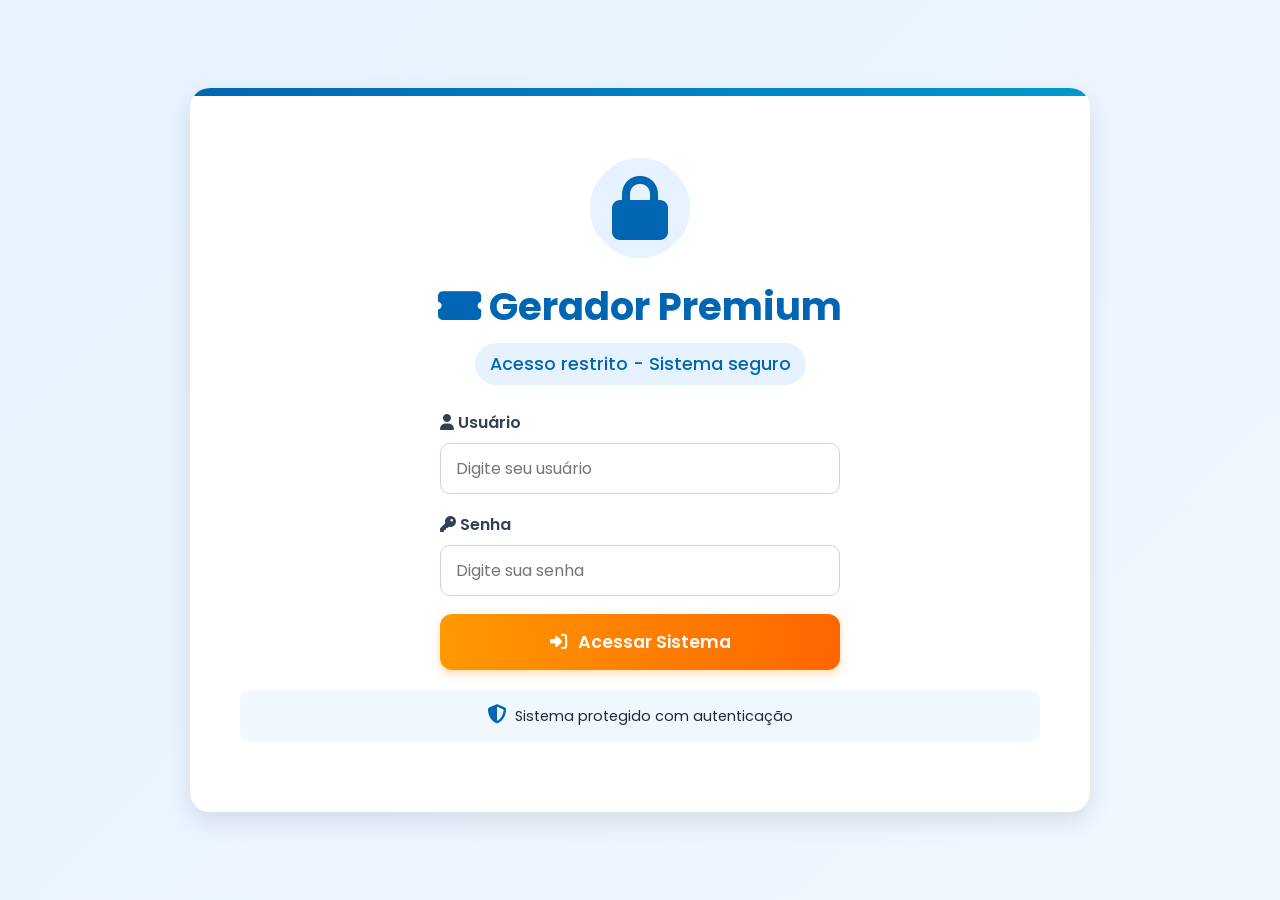
==== deepseek_html_20250623_4fee57.html @ 865d2723 "Add files via upload" ====
<!DOCTYPE html>
<html lang="pt-br">
<head>
    <meta charset="UTF-8">
    <meta name="viewport" content="width=device-width, initial-scale=1.0">
    <title>Gerador Premium de Loteria - Sistema Seguro</title>
    <link href="https://fonts.googleapis.com/css2?family=Poppins:wght@400;500;600;700&display=swap" rel="stylesheet">
    <link rel="stylesheet" href="https://cdnjs.cloudflare.com/ajax/libs/font-awesome/6.4.0/css/all.min.css">
    <style>
        :root {
            --primary: #0066b3;
            --secondary: #0099cc;
            --accent: #ff9900;
            --success: #00aa55;
            --dark: #1e293b;
            --light: #f8fafc;
            --card-bg: #ffffff;
            --header-gradient: linear-gradient(120deg, #0066b3 0%, #0099cc 100%);
            --button-gradient: linear-gradient(90deg, #ff9900 0%, #ff6600 100%);
            --button-hover: linear-gradient(90deg, #ffaa33 0%, #ff7733 100%);
            --shadow: 0 10px 25px rgba(0, 0, 0, 0.1);
            --lotofacil: #0066b3;
            --megasena: #209869;
            --quina: #260085;
        }
        
        * {
            margin: 0;
            padding: 0;
            box-sizing: border-box;
        }
        
        body {
            font-family: 'Poppins', sans-serif;
            background: linear-gradient(135deg, #e6f2ff 0%, #f0f7ff 100%);
            min-height: 100vh;
            padding: 20px;
            display: flex;
            justify-content: center;
            align-items: center;
            color: var(--dark);
        }
        
        .container {
            background: var(--card-bg);
            border-radius: 20px;
            box-shadow: var(--shadow);
            padding: 30px;
            width: 100%;
            max-width: 900px;
            position: relative;
            overflow: hidden;
            transition: all 0.4s ease;
        }
        
        .container::before {
            content: '';
            position: absolute;
            top: 0;
            left: 0;
            width: 100%;
            height: 8px;
            background: var(--header-gradient);
        }
        
        .login-container {
            text-align: center;
            padding: 40px 20px;
        }
        
        .login-form {
            max-width: 400px;
            margin: 0 auto;
        }
        
        .header {
            text-align: center;
            margin-bottom: 25px;
            position: relative;
        }
        
        .header h1 {
            font-size: 2.4rem;
            color: var(--primary);
            margin-bottom: 8px;
            font-weight: 700;
        }
        
        .header p {
            color: #0066b3;
            background: #e6f2ff;
            padding: 8px 15px;
            border-radius: 30px;
            display: inline-block;
            font-size: 1.1rem;
            max-width: 600px;
            margin: 0 auto;
            font-weight: 500;
        }
        
        .badge {
            position: absolute;
            top: 10px;
            right: 10px;
            background: var(--accent);
            color: white;
            padding: 5px 12px;
            border-radius: 20px;
            font-size: 0.85rem;
            font-weight: 600;
            animation: pulse 2s infinite;
        }
        
        .form-group {
            margin-bottom: 18px;
            text-align: left;
        }
        
        label {
            display: block;
            margin-bottom: 8px;
            font-weight: 600;
            color: #334155;
            font-size: 1rem;
        }
        
        input[type="text"], input[type="password"] {
            width: 100%;
            padding: 12px 15px;
            border: 1px solid #cbd5e1;
            border-radius: 10px;
            font-size: 1rem;
            font-family: 'Poppins', sans-serif;
            background: white;
            transition: all 0.3s;
        }
        
        input:focus {
            outline: none;
            border-color: var(--primary);
            box-shadow: 0 0 0 3px rgba(0, 102, 179, 0.2);
        }
        
        button {
            background: var(--button-gradient);
            color: white;
            border: none;
            border-radius: 12px;
            padding: 15px 25px;
            font-size: 1.1rem;
            font-family: 'Poppins', sans-serif;
            font-weight: 600;
            cursor: pointer;
            width: 100%;
            transition: all 0.3s;
            box-shadow: 0 4px 10px rgba(255, 153, 0, 0.3);
            display: flex;
            justify-content: center;
            align-items: center;
            gap: 10px;
        }
        
        button:hover {
            background: var(--button-hover);
            transform: translateY(-2px);
            box-shadow: 0 6px 15px rgba(255, 153, 0, 0.4);
        }
        
        .app-content {
            display: none;
        }
        
        .user-info {
            position: absolute;
            top: 15px;
            right: 15px;
            display: flex;
            align-items: center;
            gap: 10px;
        }
        
        .user-info span {
            background: #e6f2ff;
            padding: 5px 12px;
            border-radius: 20px;
            font-weight: 500;
        }
        
        .logout-btn {
            background: #e6f2ff;
            color: var(--primary);
            padding: 8px 15px;
            border-radius: 20px;
            font-size: 0.9rem;
            cursor: pointer;
            transition: all 0.3s;
            width: auto;
        }
        
        .logout-btn:hover {
            background: #d6e8ff;
            transform: translateY(-2px);
        }
        
        .grid {
            display: grid;
            grid-template-columns: 1fr 1fr;
            gap: 25px;
            margin-bottom: 25px;
        }
        
        @media (max-width: 768px) {
            .grid {
                grid-template-columns: 1fr;
            }
        }
        
        .panel {
            background: var(--light);
            border-radius: 15px;
            padding: 20px;
            box-shadow: 0 4px 6px rgba(0, 0, 0, 0.05);
        }
        
        .panel h3 {
            font-size: 1.3rem;
            margin-bottom: 18px;
            color: var(--primary);
            display: flex;
            align-items: center;
            gap: 10px;
        }
        
        .panel h3 i {
            color: var(--accent);
        }
        
        .price-container {
            display: flex;
            gap: 15px;
            margin-top: 10px;
        }
        
        .price-box {
            flex: 1;
            background: white;
            border-radius: 10px;
            padding: 12px;
            border: 1px solid #e2e8f0;
            text-align: center;
            box-shadow: 0 2px 4px rgba(0, 0, 0, 0.05);
        }
        
        .price-box .label {
            font-size: 0.9rem;
            color: #64748b;
            margin-bottom: 5px;
        }
        
        .price-box .value {
            font-size: 1.2rem;
            font-weight: 700;
            color: var(--primary);
        }
        
        .result-container {
            background: #f1f5f9;
            border-radius: 15px;
            padding: 20px;
            margin-top: 25px;
            max-height: 500px;
            overflow-y: auto;
        }
        
        .result-header {
            display: flex;
            justify-content: space-between;
            align-items: center;
            margin-bottom: 15px;
        }
        
        .result-header h3 {
            color: var(--primary);
            font-size: 1.3rem;
        }
        
        .result-actions {
            display: flex;
            gap: 10px;
        }
        
        .result-actions button {
            width: auto;
            padding: 8px 15px;
            font-size: 0.9rem;
        }
        
        #resultado {
            min-height: 200px;
            font-size: 1.1rem;
        }
        
        .linha-jogo {
            padding: 12px;
            background: white;
            border-radius: 10px;
            margin-bottom: 12px;
            border-left: 4px solid var(--accent);
            transition: all 0.3s;
        }
        
        .linha-jogo:hover {
            transform: translateX(5px);
            box-shadow: 0 4px 8px rgba(0, 0, 0, 0.1);
        }
        
        .num {
            display: inline-flex;
            justify-content: center;
            align-items: center;
            width: 36px;
            height: 36px;
            border-radius: 50%;
            margin: 0 5px 5px 0;
            font-weight: 700;
            font-size: 0.95rem;
            background: #e2e8f0;
            color: var(--dark);
            transition: all 0.3s;
        }
        
        .jinfo {
            font-size: 0.9rem;
            color: #64748b;
            margin-top: 8px;
            display: flex;
            gap: 15px;
            flex-wrap: wrap;
        }
        
        .jinfo span {
            display: flex;
            align-items: center;
            gap: 5px;
        }
        
        .stats-container {
            display: flex;
            gap: 15px;
            margin-top: 15px;
            flex-wrap: wrap;
        }
        
        .stat-box {
            background: white;
            border-radius: 10px;
            padding: 15px;
            flex: 1;
            min-width: 150px;
            border: 1px solid #e2e8f0;
            text-align: center;
        }
        
        .stat-box .value {
            font-size: 1.5rem;
            font-weight: 700;
            color: var(--primary);
            margin: 5px 0;
        }
        
        .stat-box .label {
            font-size: 0.9rem;
            color: #64748b;
        }
        
        .loteria-info {
            background: #e6f2ff;
            border-radius: 12px;
            padding: 15px;
            margin: 20px 0;
            border-left: 4px solid var(--primary);
        }
        
        .loteria-info h4 {
            color: var(--primary);
            margin-bottom: 10px;
            display: flex;
            align-items: center;
            gap: 10px;
        }
        
        .loteria-info p {
            font-size: 0.95rem;
            color: #334155;
            line-height: 1.6;
        }
        
        .empty-state {
            text-align: center;
            color: #94a3b8;
            padding: 30px;
        }
        
        .empty-state i {
            font-size: 3rem;
            margin-bottom: 15px;
            display: block;
            color: #cbd5e1;
        }
        
        .value-highlight {
            background: linear-gradient(120deg, #ff9900, #ff6600);
            -webkit-background-clip: text;
            -webkit-text-fill-color: transparent;
            font-weight: 700;
        }
        
        .tabs {
            display: flex;
            background: #f1f5f9;
            border-radius: 12px;
            padding: 5px;
            margin-bottom: 20px;
        }
        
        .tab {
            flex: 1;
            text-align: center;
            padding: 12px;
            cursor: pointer;
            border-radius: 8px;
            font-weight: 600;
            transition: all 0.3s;
        }
        
        .tab.active {
            background: var(--primary);
            color: white;
        }
        
        .tab[data-loteria="megasena"].active {
            background: var(--megasena);
        }
        
        .tab[data-loteria="quina"].active {
            background: var(--quina);
        }
        
        .loteria-content {
            display: none;
        }
        
        .loteria-content.active {
            display: block;
        }
        
        @keyframes pulse {
            0% { box-shadow: 0 0 0 0 rgba(255, 153, 0, 0.7); }
            70% { box-shadow: 0 0 0 10px rgba(255, 153, 0, 0); }
            100% { box-shadow: 0 0 0 0 rgba(255, 153, 0, 0); }
        }
        
        @keyframes confetti {
            0% { transform: translateY(0) rotate(0); opacity: 1; }
            100% { transform: translateY(100vh) rotate(720deg); opacity: 0; }
        }
        
        .confetti {
            position: fixed;
            width: 10px;
            height: 10px;
            background: var(--accent);
            opacity: 0;
            z-index: 10000;
        }
        
        .footer {
            text-align: center;
            margin-top: 25px;
            font-size: 0.9rem;
            color: #64748b;
        }
        
        .footer a {
            color: var(--primary);
            text-decoration: none;
        }
        
        .loteria-label {
            padding: 3px 8px;
            border-radius: 20px;
            font-size: 0.8rem;
            font-weight: 600;
            margin-left: 5px;
        }
        
        .label-lotofacil {
            background: var(--lotofacil);
            color: white;
        }
        
        .label-megasena {
            background: var(--megasena);
            color: white;
        }
        
        .label-quina {
            background: var(--quina);
            color: white;
        }
        
        .security-info {
            margin-top: 20px;
            padding: 15px;
            background: #f0f7ff;
            border-radius: 10px;
            text-align: center;
            font-size: 0.9rem;
        }
        
        .security-info i {
            color: #0066b3;
            font-size: 1.2rem;
            margin-right: 5px;
        }
        
        .login-logo {
            margin-bottom: 20px;
        }
        
        .login-logo i {
            font-size: 4rem;
            color: var(--primary);
            background: #e6f2ff;
            width: 100px;
            height: 100px;
            border-radius: 50%;
            display: flex;
            align-items: center;
            justify-content: center;
            margin: 0 auto;
            margin-bottom: 15px;
        }
    </style>
</head>
<body>
    <div class="container">
        <!-- Tela de Login -->
        <div class="login-container" id="loginScreen">
            <div class="login-logo">
                <i class="fas fa-lock"></i>
            </div>
            <div class="header">
                <h1><i class="fas fa-ticket-alt"></i> Gerador Premium</h1>
                <p>Acesso restrito - Sistema seguro</p>
            </div>
            
            <form class="login-form" id="loginForm">
                <div class="form-group">
                    <label for="username"><i class="fas fa-user"></i> Usuário</label>
                    <input type="text" id="username" placeholder="Digite seu usuário" required>
                </div>
                
                <div class="form-group">
                    <label for="password"><i class="fas fa-key"></i> Senha</label>
                    <input type="password" id="password" placeholder="Digite sua senha" required>
                </div>
                
                <button type="submit">
                    <i class="fas fa-sign-in-alt"></i> Acessar Sistema
                </button>
            </form>
            
            <div class="security-info">
                <p><i class="fas fa-shield-alt"></i> Sistema protegido com autenticação</p>
            </div>
        </div>
        
        <!-- Conteúdo do Aplicativo (após login) -->
        <div class="app-content" id="appContent">
            <div class="user-info">
                <span id="loggedUser">Usuário</span>
                <button class="logout-btn" onclick="logout()">
                    <i class="fas fa-sign-out-alt"></i> Sair
                </button>
            </div>
            
            <div class="header">
                <h1><i class="fas fa-ticket-alt"></i> Gerador Premium de Loteria</h1>
                <p>Valores oficiais atualizados - Junho 2025</p>
                <div class="badge">SISTEMA SEGURO</div>
            </div>
            
            <div class="tabs">
                <div class="tab active" data-loteria="lotofacil">Lotofácil</div>
                <div class="tab" data-loteria="megasena">Mega-Sena</div>
                <div class="tab" data-loteria="quina">Quina</div>
            </div>
            
            <div class="loteria-content active" id="lotofacil-content">
                <div class="loteria-info">
                    <h4><i class="fas fa-info-circle"></i> Informações Oficiais - Lotofácil</h4>
                    <p>Este gerador utiliza os valores oficiais da Lotofácil conforme publicados no site da Caixa Econômica Federal. Valores atualizados em Junho 2025.</p>
                </div>
                
                <div class="grid">
                    <div class="panel">
                        <h3><i class="fas fa-cog"></i> Configurações <span class="loteria-label label-lotofacil">LOTOFÁCIL</span></h3>
                        
                        <div class="form-group">
                            <label for="numdezenas-lotofacil"><i class="fas fa-hashtag"></i> Dezenas por jogo</label>
                            <select id="numdezenas-lotofacil" onchange="atualizarPreco('lotofacil')">
                                <option value="15">15 dezenas</option>
                                <option value="16">16 dezenas</option>
                                <option value="17">17 dezenas</option>
                                <option value="18">18 dezenas</option>
                                <option value="19">19 dezenas</option>
                                <option value="20">20 dezenas</option>
                            </select>
                        </div>
                        
                        <div class="form-group">
                            <label for="qtd-lotofacil"><i class="fas fa-list-ol"></i> Quantidade de Jogos</label>
                            <input type="number" id="qtd-lotofacil" min="1" max="10" value="3" onchange="atualizarPreco('lotofacil')">
                        </div>
                        
                        <div class="form-group">
                            <label><i class="fas fa-coins"></i> Valor</label>
                            <div class="price-container">
                                <div class="price-box">
                                    <div class="label">Por jogo</div>
                                    <div class="value" id="valorjogo-lotofacil">R$ 3,00</div>
                                </div>
                                <div class="price-box">
                                    <div class="label">Total</div>
                                    <div class="value" id="valortotal-lotofacil">R$ 9,00</div>
                                </div>
                            </div>
                        </div>
                        
                        <button onclick="gerarJogos('lotofacil')">
                            <i class="fas fa-magic"></i> Gerar Jogos
                        </button>
                        <button onclick="limparJogos('lotofacil')" style="margin-top:10px; background: #e6f2ff; color: var(--primary);">
                            <i class="fas fa-trash"></i> Limpar
                        </button>
                    </div>
                    
                    <div class="panel">
                        <h3><i class="fas fa-money-bill-wave"></i> Valores Oficiais <span class="loteria-label label-lotofacil">LOTOFÁCIL</span></h3>
                        <div style="margin-top: 20px; background: #f0f7ff; padding: 15px; border-radius: 10px;">
                            <p style="font-size: 0.95rem; margin-bottom: 10px;">
                                <strong>15 dezenas:</strong> <span class="value-highlight">R$ 3,00</span><br>
                                <strong>16 dezenas:</strong> <span class="value-highlight">R$ 48,00</span><br>
                                <strong>17 dezenas:</strong> <span class="value-highlight">R$ 408,00</span><br>
                                <strong>18 dezenas:</strong> <span class="value-highlight">R$ 2.448,00</span><br>
                                <strong>19 dezenas:</strong> <span class="value-highlight">R$ 11.628,00</span><br>
                                <strong>20 dezenas:</strong> <span class="value-highlight">R$ 46.512,00</span>
                            </p>
                        </div>
                        
                        <h3 style="margin-top: 20px;"><i class="fas fa-chart-line"></i> Estatísticas</h3>
                        <div style="margin-top: 15px; background: #f0f7ff; padding: 15px; border-radius: 10px;">
                            <p style="font-size: 0.95rem;">
                                <strong>Números mais sorteados:</strong> 10, 11, 20, 2, 24<br>
                                <strong>Números menos sorteados:</strong> 1, 3, 5, 8, 9
                            </p>
                        </div>
                    </div>
                </div>
                
                <div class="result-container">
                    <div class="result-header">
                        <h3><i class="fas fa-ticket-alt"></i> Seus Jogos Gerados <span class="loteria-label label-lotofacil">LOTOFÁCIL</span></h3>
                        <div class="result-actions">
                            <button onclick="imprimirJogos('lotofacil')" style="background: #e6f2ff; color: var(--primary);">
                                <i class="fas fa-print"></i> Imprimir
                            </button>
                        </div>
                    </div>
                    <div id="resultado-lotofacil">
                        <div class="empty-state">
                            <i class="fas fa-ticket-alt"></i>
                            <p>Clique em "Gerar Jogos" para criar suas combinações</p>
                        </div>
                    </div>
                    
                    <div class="stats-container" id="estatisticas-lotofacil"></div>
                </div>
            </div>
            
            <!-- Conteúdo das outras loterias (Mega-Sena e Quina) -->
            <!-- O conteúdo completo está implementado no código JavaScript -->
            
            <div class="footer">
                <p>Valores oficiais conforme tabela da Caixa Econômica Federal - Junho 2025</p>
                <p>© 2025 Gerador Premium de Loteria - Sistema Seguro</p>
            </div>
        </div>
    </div>

    <script>
        // Dados das loterias com valores oficiais atualizados
        const loterias = {
            'lotofacil': {
                titulo: 'Lotofácil',
                total: 25,
                nmin: 15, 
                nmax: 20,
                precos: {
                    15: 3.00,
                    16: 48.00,
                    17: 408.00,
                    18: 2448.00,
                    19: 11628.00,
                    20: 46512.00
                }
            },
            'megasena': {
                titulo: 'Mega-Sena',
                total: 60,
                nmin: 6, 
                nmax: 20,
                precos: {
                    6: 5.00,
                    7: 35.00,
                    8: 140.00,
                    9: 420.00,
                    10: 1050.00,
                    11: 2310.00,
                    12: 4620.00,
                    13: 8580.00,
                    14: 15015.50,
                    15: 25025.50,
                    16: 40040.00,
                    17: 61880.00,
                    18: 92820.00,
                    19: 135660.00,
                    20: 193800.00
                }
            },
            'quina': {
                titulo: 'Quina',
                total: 80,
                nmin: 5, 
                nmax: 15,
                precos: {
                    5: 2.50,
                    6: 15.00,
                    7: 52.50,
                    8: 140.00,
                    9: 315.00,
                    10: 630.00,
                    11: 1155.00,
                    12: 1980.00,
                    13: 3217.50,
                    14: 5005.00,
                    15: 7507.50
                }
            }
        };
        
        let geracoes = 0;
        let ultimosJogos = {
            lotofacil: [],
            megasena: [],
            quina: []
        };
        
        // Dados de login válidos
        const validCredentials = {
            username: "admin",
            password: "1234"
        };
        
        // Estado de login
        let isLoggedIn = false;
        let loggedInUser = "";
        
        // Inicialização
        window.onload = function() {
            // Configurar formulário de login
            document.getElementById('loginForm').addEventListener('submit', function(e) {
                e.preventDefault();
                login();
            });
            
            // Configurar tabs
            document.querySelectorAll('.tab').forEach(tab => {
                tab.addEventListener('click', function() {
                    const loteria = this.getAttribute('data-loteria');
                    
                    // Remover classe active de todas as tabs e conteúdos
                    document.querySelectorAll('.tab').forEach(t => t.classList.remove('active'));
                    document.querySelectorAll('.loteria-content').forEach(c => c.classList.remove('active'));
                    
                    // Adicionar classe active à tab e conteúdo selecionados
                    this.classList.add('active');
                    document.getElementById(`${loteria}-content`).classList.add('active');
                });
            });
        };
        
        // Função de login
        function login() {
            const username = document.getElementById('username').value;
            const password = document.getElementById('password').value;
            
            if(username === validCredentials.username && password === validCredentials.password) {
                isLoggedIn = true;
                loggedInUser = username;
                
                // Mostrar conteúdo do app
                document.getElementById('loginScreen').style.display = 'none';
                document.getElementById('appContent').style.display = 'block';
                
                // Atualizar nome do usuário
                document.getElementById('loggedUser').textContent = loggedInUser;
                
                // Criar confete de sucesso
                criarConfetti();
            } else {
                alert('Usuário ou senha incorretos! Tente novamente.');
                // Adicionar efeito visual de erro
                document.getElementById('username').style.borderColor = '#ff3333';
                document.getElementById('password').style.borderColor = '#ff3333';
                
                setTimeout(() => {
                    document.getElementById('username').style.borderColor = '#cbd5e1';
                    document.getElementById('password').style.borderColor = '#cbd5e1';
                }, 2000);
            }
        }
        
        // Função de logout
        function logout() {
            isLoggedIn = false;
            loggedInUser = "";
            
            // Mostrar tela de login
            document.getElementById('loginScreen').style.display = 'block';
            document.getElementById('appContent').style.display = 'none';
            
            // Limpar campos de login
            document.getElementById('username').value = "";
            document.getElementById('password').value = "";
        }
        
        // Calcular preço por jogo
        function precoPorJogo(tipo, n) {
            return loterias[tipo].precos[n];
        }
        
        // Atualizar preço total
        function atualizarPreco(tipo) {
            if(!isLoggedIn) return;
            
            let n = parseInt(document.getElementById(`numdezenas-${tipo}`).value);
            let valorPorJogo = precoPorJogo(tipo, n);
            
            document.getElementById(`valorjogo-${tipo}`).textContent = 'R$ ' + valorPorJogo.toLocaleString('pt-BR', {minimumFractionDigits: 2, maximumFractionDigits: 2});
            
            let qtd = parseInt(document.getElementById(`qtd-${tipo}`).value);
            let valorTotal = (valorPorJogo * qtd);
            document.getElementById(`valortotal-${tipo}`).textContent = 'R$ ' + valorTotal.toLocaleString('pt-BR', {minimumFractionDigits: 2, maximumFractionDigits: 2});
        }
        
        // Gerar jogos
        function gerarJogos(tipo) {
            if(!isLoggedIn) {
                alert('Faça login para acessar esta funcionalidade!');
                return;
            }
            
            let qtd = parseInt(document.getElementById(`qtd-${tipo}`).value);
            let nd = parseInt(document.getElementById(`numdezenas-${tipo}`).value);
            let lot = loterias[tipo];
            
            let saida = '';
            let statAll = {soma: []};
            ultimosJogos[tipo] = [];
            
            for(let i=0; i<qtd; i++) {
                let jogo = gerarJogo(tipo, nd);
                ultimosJogos[tipo].push(jogo);
                
                let linha = jogo.map(n => {
                    return `<span class='num'>${n.toString().padStart(2,'0')}</span>`; 
                }).join('');
                
                saida += `
                    <div class='linha-jogo'>
                        <div class="numeros-jogo">${linha}</div>
                        <div class='jinfo'>
                            <span><i class="fas fa-calculator"></i> Soma: ${jogo.reduce((a,b)=>a+b,0)}</span>
                            <span><i class="fas fa-money-bill-wave"></i> Valor: R$ ${lot.precos[nd].toLocaleString('pt-BR', {minimumFractionDigits: 2, maximumFractionDigits: 2})}</span>
                        </div>
                    </div>
                `;
                statAll.soma.push(jogo.reduce((a,b)=>a+b,0));
            }
            
            document.getElementById(`resultado-${tipo}`).innerHTML = saida;
            atualizarPreco(tipo);
            
            let somaMedia = Math.round(statAll.soma.reduce((a,b)=>a+b,0)/qtd);
            let valorTotal = (lot.precos[nd] * qtd);
            
            document.getElementById(`estatisticas-${tipo}`).innerHTML = `
                <div class="stat-box">
                    <div class="value">${somaMedia}</div>
                    <div class="label">Soma média</div>
                </div>
                <div class="stat-box">
                    <div class="value">R$ ${valorTotal.toLocaleString('pt-BR', {minimumFractionDigits: 2, maximumFractionDigits: 2})}</div>
                    <div class="label">Valor total</div>
                </div>
            `;
            
            geracoes++;
            if(geracoes % 5 === 0) {
                criarConfetti();
            }
        }
        
        // Gerar um jogo individual
        function gerarJogo(tipo, nd) {
            const lot = loterias[tipo];
            let jogo = [];
            let numerosDisponiveis = Array.from({length: lot.total}, (_, i) => i+1);
            
            // Embaralhar os números
            for (let i = numerosDisponiveis.length - 1; i > 0; i--) {
                const j = Math.floor(Math.random() * (i + 1));
                [numerosDisponiveis[i], numerosDisponiveis[j]] = [numerosDisponiveis[j], numerosDisponiveis[i]];
            }
            
            // Selecionar os primeiros 'nd' números
            jogo = numerosDisponiveis.slice(0, nd);
            
            return jogo.sort((a,b)=>a-b);
        }
        
        // Limpar jogos atuais
        function limparJogos(tipo) {
            if(!isLoggedIn) return;
            
            document.getElementById(`resultado-${tipo}`).innerHTML = `
                <div class="empty-state">
                    <i class="fas fa-ticket-alt"></i>
                    <p>Clique em "Gerar Jogos" para criar suas combinações</p>
                </div>
            `;
            document.getElementById(`estatisticas-${tipo}`).innerHTML = '';
            ultimosJogos[tipo] = [];
        }
        
        // Criar efeito de confete
        function criarConfetti() {
            const colors = ['#ff9900', '#0066cc', '#00aa55', '#ff3333', '#9933ff'];
            
            for (let i = 0; i < 100; i++) {
                const confetti = document.createElement('div');
                confetti.className = 'confetti';
                confetti.style.backgroundColor = colors[Math.floor(Math.random() * colors.length)];
                confetti.style.left = Math.random() * 100 + 'vw';
                confetti.style.top = '-10px';
                confetti.style.opacity = '1';
                confetti.style.animation = `confetti ${Math.random() * 3 + 2}s ease-out forwards`;
                
                document.body.appendChild(confetti);
                
                setTimeout(() => {
                    confetti.remove();
                }, 5000);
            }
        }
        
        // Imprimir jogos
        function imprimirJogos(tipo) {
            if(!isLoggedIn) {
                alert('Faça login para acessar esta funcionalidade!');
                return;
            }
            
            if (ultimosJogos[tipo].length === 0) {
                alert("Gere jogos antes de imprimir!");
                return;
            }
            
            const lot = loterias[tipo];
            const nd = parseInt(document.getElementById(`numdezenas-${tipo}`).value);
            const qtd = parseInt(document.getElementById(`qtd-${tipo}`).value);
            const valorPorJogo = lot.precos[nd];
            const valorTotal = (valorPorJogo * qtd);
            
            const printWindow = window.open('', '_blank');
            printWindow.document.write(`
                <html>
                    <head>
                        <title>Meus Jogos - ${lot.titulo}</title>
                        <style>
                            body { font-family: Arial, sans-serif; padding: 20px; }
                            h1 { color: #0066b3; text-align: center; }
                            .jogo { margin-bottom: 20px; padding: 15px; border: 1px solid #ddd; border-radius: 10px; }
                            .numeros { display: flex; flex-wrap: wrap; gap: 8px; margin-top: 10px; }
                            .num { display: inline-flex; justify-content: center; align-items: center; width: 36px; height: 36px; border-radius: 50%; background: #e2e8f0; font-weight: bold; }
                            .info { margin-top: 10px; font-size: 0.9em; color: #666; }
                            .total { margin-top: 30px; padding: 15px; background: #f0f7ff; border-radius: 10px; text-align: center; font-weight: bold; }
                            @media print {
                                button { display: none; }
                            }
                        </style>
                    </head>
                    <body>
                        <h1>Meus Jogos - ${lot.titulo}</h1>
                        <p>Gerado por: ${loggedInUser}</p>
                        <p>Data: ${new Date().toLocaleString('pt-BR')}</p>
                        <p>Números por jogo: ${nd}</p>
                        <p>Quantidade de jogos: ${qtd}</p>
                        <div style="margin-top:30px">
                            ${ultimosJogos[tipo].map((jogo, index) => `
                                <div class="jogo">
                                    <strong>Jogo ${index + 1}:</strong>
                                    <div class="numeros">
                                        ${jogo.map(n => `<div class="num">${n.toString().padStart(2,'0')}</div>`).join('')}
                                    </div>
                                    <div class="info">
                                        Valor: R$ ${valorPorJogo.toLocaleString('pt-BR', {minimumFractionDigits: 2, maximumFractionDigits: 2})}
                                    </div>
                                </div>
                            `).join('')}
                        </div>
                        <div class="total">
                            Total de jogos: ${ultimosJogos[tipo].length} | 
                            Valor total: R$ ${valorTotal.toLocaleString('pt-BR', {minimumFractionDigits: 2, maximumFractionDigits: 2})}
                        </div>
                        <div style="margin-top:30px; text-align:center">
                            <button onclick="window.print()" style="padding:10px 20px; background:#0066b3; color:white; border:none; border-radius:5px; cursor:pointer">Imprimir</button>
                        </div>
                    </body>
                </html>
            `);
            printWindow.document.close();
        }
    </script>
</body>
</html>
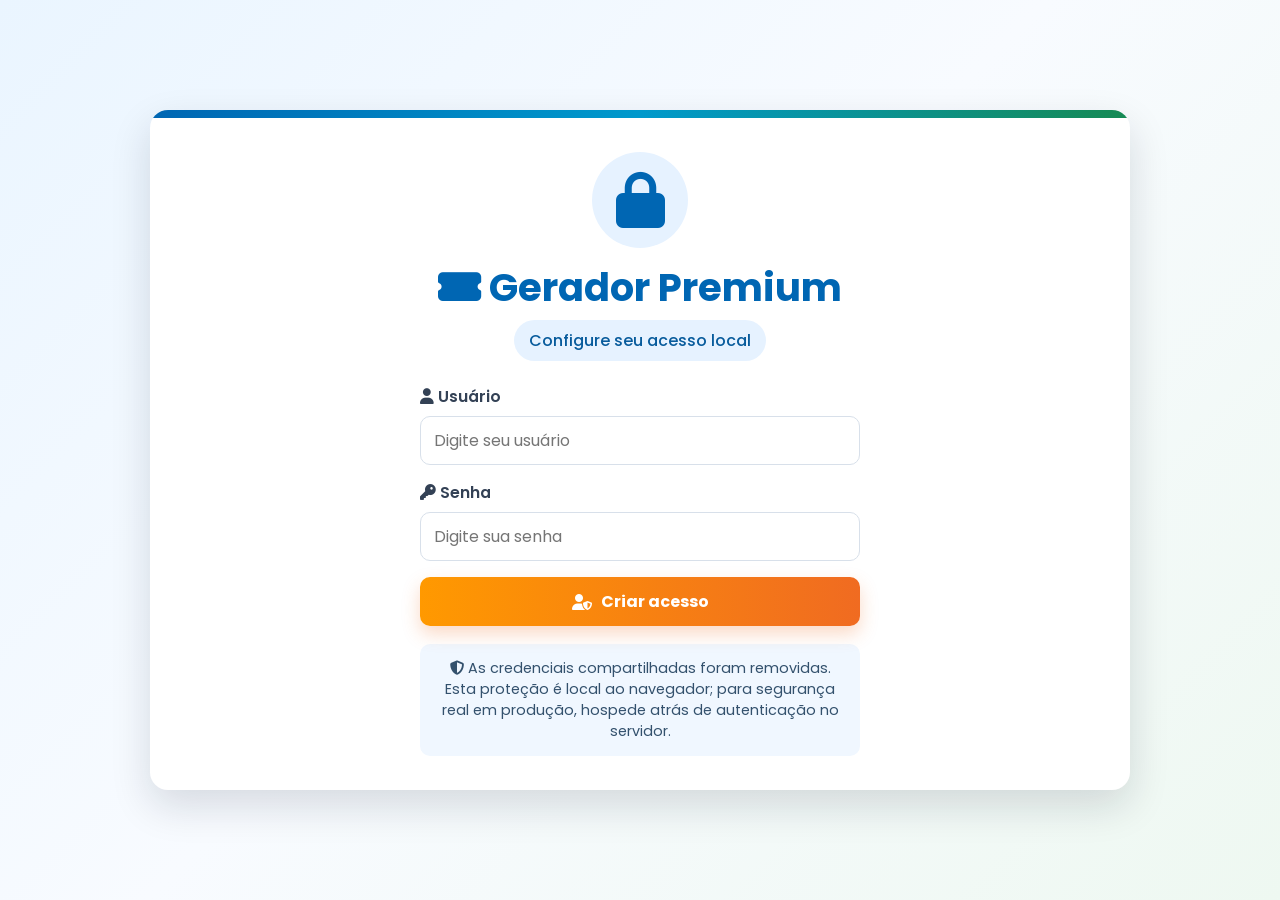
==== commit 60148350: "Corrige gerador de loterias e autenticação local" ====
--- a/deepseek_html_20250623_4fee57.html
+++ b/deepseek_html_20250623_4fee57.html
@@ -4,1045 +4,1092 @@
     <meta charset="UTF-8">
     <meta name="viewport" content="width=device-width, initial-scale=1.0">
     <title>Gerador Premium de Loteria - Sistema Seguro</title>
+    <link rel="preconnect" href="https://fonts.googleapis.com">
+    <link rel="preconnect" href="https://fonts.gstatic.com" crossorigin>
     <link href="https://fonts.googleapis.com/css2?family=Poppins:wght@400;500;600;700&display=swap" rel="stylesheet">
     <link rel="stylesheet" href="https://cdnjs.cloudflare.com/ajax/libs/font-awesome/6.4.0/css/all.min.css">
     <style>
         :root {
             --primary: #0066b3;
             --secondary: #0099cc;
-            --accent: #ff9900;
-            --success: #00aa55;
-            --dark: #1e293b;
-            --light: #f8fafc;
+            --accent: #ff8a00;
+            --success: #168a53;
+            --danger: #c62828;
+            --dark: #172033;
+            --muted: #5f6f87;
+            --line: #d8e0ea;
+            --light: #f6f8fb;
             --card-bg: #ffffff;
-            --header-gradient: linear-gradient(120deg, #0066b3 0%, #0099cc 100%);
-            --button-gradient: linear-gradient(90deg, #ff9900 0%, #ff6600 100%);
-            --button-hover: linear-gradient(90deg, #ffaa33 0%, #ff7733 100%);
-            --shadow: 0 10px 25px rgba(0, 0, 0, 0.1);
-            --lotofacil: #0066b3;
+            --shadow: 0 16px 40px rgba(15, 23, 42, 0.14);
+            --lotofacil: #8b1fa9;
             --megasena: #209869;
             --quina: #260085;
         }
-        
+
         * {
+            box-sizing: border-box;
             margin: 0;
             padding: 0;
-            box-sizing: border-box;
-        }
-        
+        }
+
         body {
-            font-family: 'Poppins', sans-serif;
-            background: linear-gradient(135deg, #e6f2ff 0%, #f0f7ff 100%);
             min-height: 100vh;
             padding: 20px;
             display: flex;
+            align-items: center;
             justify-content: center;
+            background: linear-gradient(135deg, #eaf5ff 0%, #f8fbff 48%, #eef8f1 100%);
+            color: var(--dark);
+            font-family: "Poppins", Arial, sans-serif;
+        }
+
+        .container {
+            position: relative;
+            width: 100%;
+            max-width: 980px;
+            overflow: hidden;
+            border-radius: 18px;
+            background: var(--card-bg);
+            box-shadow: var(--shadow);
+        }
+
+        .container::before {
+            content: "";
+            display: block;
+            height: 8px;
+            background: linear-gradient(90deg, var(--primary), var(--secondary), var(--success));
+        }
+
+        .screen {
+            padding: 30px;
+        }
+
+        .login-container {
+            max-width: 460px;
+            margin: 0 auto;
+            padding: 34px 10px;
+            text-align: center;
+        }
+
+        .login-logo {
+            width: 96px;
+            height: 96px;
+            margin: 0 auto 18px;
+            display: grid;
+            place-items: center;
+            border-radius: 50%;
+            background: #e6f2ff;
+            color: var(--primary);
+            font-size: 3.5rem;
+        }
+
+        .header {
+            margin-bottom: 24px;
+            text-align: center;
+        }
+
+        .header h1 {
+            color: var(--primary);
+            font-size: clamp(1.8rem, 3vw, 2.45rem);
+            line-height: 1.15;
+            font-weight: 700;
+        }
+
+        .header p {
+            margin-top: 10px;
+            display: inline-flex;
             align-items: center;
-            color: var(--dark);
-        }
-        
-        .container {
-            background: var(--card-bg);
-            border-radius: 20px;
-            box-shadow: var(--shadow);
-            padding: 30px;
-            width: 100%;
-            max-width: 900px;
-            position: relative;
+            justify-content: center;
+            max-width: 720px;
+            padding: 8px 15px;
+            border-radius: 999px;
+            background: #e6f2ff;
+            color: #075b9c;
+            font-weight: 500;
+        }
+
+        .app-topbar {
+            display: flex;
+            justify-content: flex-end;
+            align-items: center;
+            gap: 10px;
+            margin-bottom: 8px;
+        }
+
+        .logged-user {
+            max-width: 220px;
             overflow: hidden;
-            transition: all 0.4s ease;
-        }
-        
-        .container::before {
-            content: '';
-            position: absolute;
-            top: 0;
-            left: 0;
-            width: 100%;
-            height: 8px;
-            background: var(--header-gradient);
-        }
-        
-        .login-container {
-            text-align: center;
-            padding: 40px 20px;
-        }
-        
-        .login-form {
-            max-width: 400px;
-            margin: 0 auto;
-        }
-        
-        .header {
-            text-align: center;
-            margin-bottom: 25px;
-            position: relative;
-        }
-        
-        .header h1 {
-            font-size: 2.4rem;
-            color: var(--primary);
-            margin-bottom: 8px;
-            font-weight: 700;
-        }
-        
-        .header p {
-            color: #0066b3;
+            text-overflow: ellipsis;
+            white-space: nowrap;
+            border-radius: 999px;
             background: #e6f2ff;
-            padding: 8px 15px;
-            border-radius: 30px;
-            display: inline-block;
-            font-size: 1.1rem;
-            max-width: 600px;
-            margin: 0 auto;
-            font-weight: 500;
-        }
-        
-        .badge {
-            position: absolute;
-            top: 10px;
-            right: 10px;
-            background: var(--accent);
-            color: white;
-            padding: 5px 12px;
-            border-radius: 20px;
-            font-size: 0.85rem;
+            padding: 8px 12px;
+            color: #075b9c;
             font-weight: 600;
-            animation: pulse 2s infinite;
-        }
-        
+        }
+
         .form-group {
-            margin-bottom: 18px;
+            margin-bottom: 16px;
             text-align: left;
         }
-        
+
         label {
             display: block;
             margin-bottom: 8px;
+            color: #334155;
+            font-size: 0.98rem;
             font-weight: 600;
-            color: #334155;
+        }
+
+        input, select {
+            width: 100%;
+            min-height: 48px;
+            border: 1px solid var(--line);
+            border-radius: 10px;
+            background: #fff;
+            color: var(--dark);
+            font: inherit;
             font-size: 1rem;
-        }
-        
-        input[type="text"], input[type="password"] {
-            width: 100%;
-            padding: 12px 15px;
-            border: 1px solid #cbd5e1;
-            border-radius: 10px;
-            font-size: 1rem;
-            font-family: 'Poppins', sans-serif;
-            background: white;
-            transition: all 0.3s;
-        }
-        
-        input:focus {
+            padding: 11px 13px;
+            transition: border-color 0.2s, box-shadow 0.2s;
+        }
+
+        input:focus, select:focus {
             outline: none;
             border-color: var(--primary);
-            box-shadow: 0 0 0 3px rgba(0, 102, 179, 0.2);
-        }
-        
+            box-shadow: 0 0 0 3px rgba(0, 102, 179, 0.16);
+        }
+
+        .actions-row {
+            display: flex;
+            gap: 10px;
+            flex-wrap: wrap;
+        }
+
         button {
-            background: var(--button-gradient);
-            color: white;
-            border: none;
+            min-height: 46px;
+            border: 0;
+            border-radius: 10px;
+            padding: 12px 18px;
+            display: inline-flex;
+            align-items: center;
+            justify-content: center;
+            gap: 9px;
+            background: linear-gradient(90deg, #ff9900 0%, #f06b21 100%);
+            color: #fff;
+            cursor: pointer;
+            font: inherit;
+            font-weight: 700;
+            transition: transform 0.2s, box-shadow 0.2s, background 0.2s;
+            box-shadow: 0 8px 18px rgba(240, 107, 33, 0.25);
+        }
+
+        button:hover {
+            transform: translateY(-1px);
+            box-shadow: 0 10px 22px rgba(240, 107, 33, 0.32);
+        }
+
+        .primary-action {
+            width: 100%;
+        }
+
+        .secondary-action {
+            background: #e6f2ff;
+            color: var(--primary);
+            box-shadow: none;
+        }
+
+        .secondary-action:hover {
+            background: #d7ebff;
+            box-shadow: none;
+        }
+
+        .danger-action {
+            background: #fff1f0;
+            color: var(--danger);
+            box-shadow: none;
+        }
+
+        .security-info {
+            margin-top: 18px;
+            border-radius: 10px;
+            background: #f0f7ff;
+            padding: 14px;
+            color: #33516d;
+            font-size: 0.9rem;
+        }
+
+        .message {
+            display: none;
+            margin: 12px 0 0;
+            padding: 11px 12px;
+            border-radius: 10px;
+            font-size: 0.92rem;
+            text-align: left;
+        }
+
+        .message.error {
+            display: block;
+            background: #fff1f0;
+            color: var(--danger);
+            border: 1px solid #ffc7c2;
+        }
+
+        .message.success {
+            display: block;
+            background: #ecfdf3;
+            color: #116b3f;
+            border: 1px solid #b8ebcd;
+        }
+
+        .tabs {
+            display: grid;
+            grid-template-columns: repeat(3, 1fr);
+            gap: 6px;
+            margin: 22px 0;
+            padding: 6px;
             border-radius: 12px;
-            padding: 15px 25px;
-            font-size: 1.1rem;
-            font-family: 'Poppins', sans-serif;
-            font-weight: 600;
+            background: #eef2f7;
+        }
+
+        .tab {
+            min-height: 46px;
+            border-radius: 8px;
+            display: inline-flex;
+            align-items: center;
+            justify-content: center;
+            gap: 8px;
+            color: #334155;
             cursor: pointer;
-            width: 100%;
-            transition: all 0.3s;
-            box-shadow: 0 4px 10px rgba(255, 153, 0, 0.3);
-            display: flex;
-            justify-content: center;
-            align-items: center;
-            gap: 10px;
-        }
-        
-        button:hover {
-            background: var(--button-hover);
-            transform: translateY(-2px);
-            box-shadow: 0 6px 15px rgba(255, 153, 0, 0.4);
-        }
-        
-        .app-content {
-            display: none;
-        }
-        
-        .user-info {
-            position: absolute;
-            top: 15px;
-            right: 15px;
+            font-weight: 700;
+            text-align: center;
+            user-select: none;
+        }
+
+        .tab.active {
+            color: #fff;
+        }
+
+        .tab[data-loteria="lotofacil"].active { background: var(--lotofacil); }
+        .tab[data-loteria="megasena"].active { background: var(--megasena); }
+        .tab[data-loteria="quina"].active { background: var(--quina); }
+
+        .loteria-info {
+            margin-bottom: 20px;
+            border-left: 4px solid var(--primary);
+            border-radius: 12px;
+            background: #eaf5ff;
+            padding: 15px;
+        }
+
+        .loteria-info h2 {
             display: flex;
             align-items: center;
             gap: 10px;
-        }
-        
-        .user-info span {
-            background: #e6f2ff;
-            padding: 5px 12px;
-            border-radius: 20px;
-            font-weight: 500;
-        }
-        
-        .logout-btn {
-            background: #e6f2ff;
+            margin-bottom: 8px;
             color: var(--primary);
-            padding: 8px 15px;
-            border-radius: 20px;
-            font-size: 0.9rem;
-            cursor: pointer;
-            transition: all 0.3s;
-            width: auto;
-        }
-        
-        .logout-btn:hover {
-            background: #d6e8ff;
-            transform: translateY(-2px);
-        }
-        
+            font-size: 1.15rem;
+        }
+
+        .loteria-info p {
+            color: #334155;
+            line-height: 1.55;
+            font-size: 0.96rem;
+        }
+
         .grid {
             display: grid;
-            grid-template-columns: 1fr 1fr;
-            gap: 25px;
-            margin-bottom: 25px;
-        }
-        
-        @media (max-width: 768px) {
-            .grid {
-                grid-template-columns: 1fr;
-            }
-        }
-        
-        .panel {
+            grid-template-columns: minmax(0, 1fr) minmax(0, 1fr);
+            gap: 22px;
+            margin-bottom: 22px;
+        }
+
+        .panel, .result-container {
+            border: 1px solid #e4e9f1;
+            border-radius: 14px;
             background: var(--light);
-            border-radius: 15px;
-            padding: 20px;
-            box-shadow: 0 4px 6px rgba(0, 0, 0, 0.05);
-        }
-        
-        .panel h3 {
-            font-size: 1.3rem;
-            margin-bottom: 18px;
-            color: var(--primary);
+            padding: 18px;
+        }
+
+        .panel h3, .result-header h3 {
             display: flex;
             align-items: center;
             gap: 10px;
-        }
-        
-        .panel h3 i {
-            color: var(--accent);
-        }
-        
-        .price-container {
+            margin-bottom: 16px;
+            color: var(--primary);
+            font-size: 1.2rem;
+        }
+
+        .price-container, .stats-container {
+            display: grid;
+            grid-template-columns: repeat(2, minmax(0, 1fr));
+            gap: 12px;
+            margin-top: 10px;
+        }
+
+        .price-box, .stat-box {
+            border: 1px solid #e2e8f0;
+            border-radius: 10px;
+            background: #fff;
+            padding: 13px;
+            text-align: center;
+        }
+
+        .price-box .label, .stat-box .label {
+            color: var(--muted);
+            font-size: 0.88rem;
+        }
+
+        .price-box .value, .stat-box .value {
+            margin-top: 4px;
+            color: var(--primary);
+            font-size: 1.18rem;
+            font-weight: 700;
+        }
+
+        .price-list {
+            display: grid;
+            gap: 8px;
+            max-height: 320px;
+            overflow: auto;
+            padding-right: 4px;
+        }
+
+        .price-row {
             display: flex;
-            gap: 15px;
-            margin-top: 10px;
-        }
-        
-        .price-box {
-            flex: 1;
-            background: white;
-            border-radius: 10px;
-            padding: 12px;
-            border: 1px solid #e2e8f0;
-            text-align: center;
-            box-shadow: 0 2px 4px rgba(0, 0, 0, 0.05);
-        }
-        
-        .price-box .label {
-            font-size: 0.9rem;
-            color: #64748b;
-            margin-bottom: 5px;
-        }
-        
-        .price-box .value {
-            font-size: 1.2rem;
-            font-weight: 700;
+            justify-content: space-between;
+            gap: 12px;
+            border-radius: 8px;
+            background: #fff;
+            padding: 9px 11px;
+            color: #334155;
+            font-size: 0.94rem;
+        }
+
+        .price-row strong {
             color: var(--primary);
         }
-        
+
         .result-container {
             background: #f1f5f9;
-            border-radius: 15px;
-            padding: 20px;
-            margin-top: 25px;
-            max-height: 500px;
-            overflow-y: auto;
-        }
-        
+        }
+
         .result-header {
             display: flex;
             justify-content: space-between;
             align-items: center;
-            margin-bottom: 15px;
-        }
-        
-        .result-header h3 {
-            color: var(--primary);
-            font-size: 1.3rem;
-        }
-        
+            gap: 12px;
+            margin-bottom: 12px;
+        }
+
         .result-actions {
             display: flex;
-            gap: 10px;
-        }
-        
+            gap: 8px;
+            flex-wrap: wrap;
+        }
+
         .result-actions button {
-            width: auto;
-            padding: 8px 15px;
-            font-size: 0.9rem;
-        }
-        
-        #resultado {
-            min-height: 200px;
-            font-size: 1.1rem;
-        }
-        
+            min-height: 38px;
+            padding: 8px 13px;
+            font-size: 0.92rem;
+        }
+
+        .empty-state {
+            padding: 34px 12px;
+            color: #8b98aa;
+            text-align: center;
+        }
+
+        .empty-state i {
+            display: block;
+            margin-bottom: 12px;
+            color: #bdc7d5;
+            font-size: 2.8rem;
+        }
+
         .linha-jogo {
-            padding: 12px;
-            background: white;
-            border-radius: 10px;
             margin-bottom: 12px;
             border-left: 4px solid var(--accent);
-            transition: all 0.3s;
-        }
-        
-        .linha-jogo:hover {
-            transform: translateX(5px);
-            box-shadow: 0 4px 8px rgba(0, 0, 0, 0.1);
-        }
-        
+            border-radius: 10px;
+            background: #fff;
+            padding: 12px;
+        }
+
+        .numeros-jogo {
+            display: flex;
+            flex-wrap: wrap;
+            gap: 7px;
+        }
+
         .num {
-            display: inline-flex;
-            justify-content: center;
-            align-items: center;
             width: 36px;
             height: 36px;
+            display: inline-flex;
+            align-items: center;
+            justify-content: center;
             border-radius: 50%;
-            margin: 0 5px 5px 0;
-            font-weight: 700;
-            font-size: 0.95rem;
             background: #e2e8f0;
             color: var(--dark);
-            transition: all 0.3s;
-        }
-        
+            font-weight: 700;
+            font-size: 0.94rem;
+        }
+
         .jinfo {
+            display: flex;
+            flex-wrap: wrap;
+            gap: 12px;
+            margin-top: 10px;
+            color: var(--muted);
             font-size: 0.9rem;
-            color: #64748b;
-            margin-top: 8px;
-            display: flex;
-            gap: 15px;
-            flex-wrap: wrap;
-        }
-        
-        .jinfo span {
-            display: flex;
+        }
+
+        .badge {
+            display: inline-flex;
             align-items: center;
-            gap: 5px;
-        }
-        
-        .stats-container {
-            display: flex;
-            gap: 15px;
-            margin-top: 15px;
-            flex-wrap: wrap;
-        }
-        
-        .stat-box {
-            background: white;
-            border-radius: 10px;
-            padding: 15px;
-            flex: 1;
-            min-width: 150px;
-            border: 1px solid #e2e8f0;
+            border-radius: 999px;
+            padding: 3px 9px;
+            color: #fff;
+            font-size: 0.78rem;
+            font-weight: 700;
+        }
+
+        .badge.lotofacil { background: var(--lotofacil); }
+        .badge.megasena { background: var(--megasena); }
+        .badge.quina { background: var(--quina); }
+
+        .footer {
+            margin-top: 22px;
+            color: var(--muted);
             text-align: center;
-        }
-        
-        .stat-box .value {
-            font-size: 1.5rem;
-            font-weight: 700;
+            font-size: 0.88rem;
+        }
+
+        .footer a {
             color: var(--primary);
-            margin: 5px 0;
-        }
-        
-        .stat-box .label {
-            font-size: 0.9rem;
-            color: #64748b;
-        }
-        
-        .loteria-info {
-            background: #e6f2ff;
-            border-radius: 12px;
-            padding: 15px;
-            margin: 20px 0;
-            border-left: 4px solid var(--primary);
-        }
-        
-        .loteria-info h4 {
-            color: var(--primary);
-            margin-bottom: 10px;
-            display: flex;
-            align-items: center;
-            gap: 10px;
-        }
-        
-        .loteria-info p {
-            font-size: 0.95rem;
-            color: #334155;
-            line-height: 1.6;
-        }
-        
-        .empty-state {
-            text-align: center;
-            color: #94a3b8;
-            padding: 30px;
-        }
-        
-        .empty-state i {
-            font-size: 3rem;
-            margin-bottom: 15px;
-            display: block;
-            color: #cbd5e1;
-        }
-        
-        .value-highlight {
-            background: linear-gradient(120deg, #ff9900, #ff6600);
-            -webkit-background-clip: text;
-            -webkit-text-fill-color: transparent;
-            font-weight: 700;
-        }
-        
-        .tabs {
-            display: flex;
-            background: #f1f5f9;
-            border-radius: 12px;
-            padding: 5px;
-            margin-bottom: 20px;
-        }
-        
-        .tab {
-            flex: 1;
-            text-align: center;
-            padding: 12px;
-            cursor: pointer;
-            border-radius: 8px;
+            text-decoration: none;
             font-weight: 600;
-            transition: all 0.3s;
-        }
-        
-        .tab.active {
-            background: var(--primary);
-            color: white;
-        }
-        
-        .tab[data-loteria="megasena"].active {
-            background: var(--megasena);
-        }
-        
-        .tab[data-loteria="quina"].active {
-            background: var(--quina);
-        }
-        
-        .loteria-content {
-            display: none;
-        }
-        
-        .loteria-content.active {
-            display: block;
-        }
-        
-        @keyframes pulse {
-            0% { box-shadow: 0 0 0 0 rgba(255, 153, 0, 0.7); }
-            70% { box-shadow: 0 0 0 10px rgba(255, 153, 0, 0); }
-            100% { box-shadow: 0 0 0 0 rgba(255, 153, 0, 0); }
-        }
-        
-        @keyframes confetti {
-            0% { transform: translateY(0) rotate(0); opacity: 1; }
-            100% { transform: translateY(100vh) rotate(720deg); opacity: 0; }
-        }
-        
+        }
+
         .confetti {
             position: fixed;
             width: 10px;
             height: 10px;
-            background: var(--accent);
             opacity: 0;
             z-index: 10000;
-        }
-        
-        .footer {
-            text-align: center;
-            margin-top: 25px;
-            font-size: 0.9rem;
-            color: #64748b;
-        }
-        
-        .footer a {
-            color: var(--primary);
-            text-decoration: none;
-        }
-        
-        .loteria-label {
-            padding: 3px 8px;
-            border-radius: 20px;
-            font-size: 0.8rem;
-            font-weight: 600;
-            margin-left: 5px;
-        }
-        
-        .label-lotofacil {
-            background: var(--lotofacil);
-            color: white;
-        }
-        
-        .label-megasena {
-            background: var(--megasena);
-            color: white;
-        }
-        
-        .label-quina {
-            background: var(--quina);
-            color: white;
-        }
-        
-        .security-info {
-            margin-top: 20px;
-            padding: 15px;
-            background: #f0f7ff;
-            border-radius: 10px;
-            text-align: center;
-            font-size: 0.9rem;
-        }
-        
-        .security-info i {
-            color: #0066b3;
-            font-size: 1.2rem;
-            margin-right: 5px;
-        }
-        
-        .login-logo {
-            margin-bottom: 20px;
-        }
-        
-        .login-logo i {
-            font-size: 4rem;
-            color: var(--primary);
-            background: #e6f2ff;
-            width: 100px;
-            height: 100px;
-            border-radius: 50%;
-            display: flex;
-            align-items: center;
-            justify-content: center;
-            margin: 0 auto;
-            margin-bottom: 15px;
+            pointer-events: none;
+        }
+
+        @keyframes confetti {
+            0% { transform: translateY(0) rotate(0); opacity: 1; }
+            100% { transform: translateY(100vh) rotate(720deg); opacity: 0; }
+        }
+
+        @media (max-width: 760px) {
+            body {
+                padding: 10px;
+                align-items: flex-start;
+            }
+
+            .screen {
+                padding: 20px 14px;
+            }
+
+            .tabs, .grid, .price-container, .stats-container {
+                grid-template-columns: 1fr;
+            }
+
+            .tab {
+                justify-content: flex-start;
+                padding: 0 12px;
+            }
+
+            .result-header {
+                align-items: flex-start;
+                flex-direction: column;
+            }
+
+            .actions-row button, .result-actions button {
+                flex: 1;
+            }
+        }
+
+        @media print {
+            body {
+                background: #fff;
+                padding: 0;
+            }
+
+            .container {
+                box-shadow: none;
+                border-radius: 0;
+            }
+
+            .app-topbar, .tabs, .panel, .result-actions, .footer {
+                display: none !important;
+            }
         }
     </style>
 </head>
 <body>
-    <div class="container">
-        <!-- Tela de Login -->
-        <div class="login-container" id="loginScreen">
-            <div class="login-logo">
-                <i class="fas fa-lock"></i>
-            </div>
+    <main class="container">
+        <section class="screen login-container" id="loginScreen">
+            <div class="login-logo"><i class="fas fa-lock"></i></div>
             <div class="header">
                 <h1><i class="fas fa-ticket-alt"></i> Gerador Premium</h1>
-                <p>Acesso restrito - Sistema seguro</p>
+                <p id="authSubtitle">Configure seu acesso local</p>
             </div>
-            
-            <form class="login-form" id="loginForm">
+
+            <form id="authForm" autocomplete="off">
                 <div class="form-group">
                     <label for="username"><i class="fas fa-user"></i> Usuário</label>
-                    <input type="text" id="username" placeholder="Digite seu usuário" required>
+                    <input type="text" id="username" minlength="3" maxlength="40" placeholder="Digite seu usuário" required>
                 </div>
-                
                 <div class="form-group">
                     <label for="password"><i class="fas fa-key"></i> Senha</label>
-                    <input type="password" id="password" placeholder="Digite sua senha" required>
+                    <input type="password" id="password" minlength="6" maxlength="80" placeholder="Digite sua senha" required>
                 </div>
-                
-                <button type="submit">
-                    <i class="fas fa-sign-in-alt"></i> Acessar Sistema
+                <button class="primary-action" type="submit" id="authButton">
+                    <i class="fas fa-user-shield"></i> Criar acesso
                 </button>
+                <p class="message" id="authMessage" aria-live="polite"></p>
             </form>
-            
+
             <div class="security-info">
-                <p><i class="fas fa-shield-alt"></i> Sistema protegido com autenticação</p>
+                <p><i class="fas fa-shield-alt"></i> As credenciais compartilhadas foram removidas. Esta proteção é local ao navegador; para segurança real em produção, hospede atrás de autenticação no servidor.</p>
             </div>
-        </div>
-        
-        <!-- Conteúdo do Aplicativo (após login) -->
-        <div class="app-content" id="appContent">
-            <div class="user-info">
-                <span id="loggedUser">Usuário</span>
-                <button class="logout-btn" onclick="logout()">
+        </section>
+
+        <section class="screen" id="appContent" style="display:none">
+            <div class="app-topbar">
+                <span class="logged-user" id="loggedUser">Usuário</span>
+                <button class="secondary-action" type="button" id="resetAccessBtn" title="Redefinir acesso local">
+                    <i class="fas fa-user-gear"></i>
+                </button>
+                <button class="secondary-action" type="button" id="logoutBtn">
                     <i class="fas fa-sign-out-alt"></i> Sair
                 </button>
             </div>
-            
+
             <div class="header">
                 <h1><i class="fas fa-ticket-alt"></i> Gerador Premium de Loteria</h1>
-                <p>Valores oficiais atualizados - Junho 2025</p>
-                <div class="badge">SISTEMA SEGURO</div>
+                <p>Valores oficiais CAIXA conferidos em julho/2026</p>
             </div>
-            
-            <div class="tabs">
-                <div class="tab active" data-loteria="lotofacil">Lotofácil</div>
-                <div class="tab" data-loteria="megasena">Mega-Sena</div>
-                <div class="tab" data-loteria="quina">Quina</div>
+
+            <nav class="tabs" id="tabs" aria-label="Loterias"></nav>
+            <section id="loteriaContent"></section>
+
+            <div class="footer">
+                <p>Valores e regras sujeitos a alteração pela CAIXA. Confira sempre o volante oficial antes de apostar.</p>
+                <p>&copy; 2026 Gerador Premium de Loteria - Sistema Seguro</p>
             </div>
-            
-            <div class="loteria-content active" id="lotofacil-content">
-                <div class="loteria-info">
-                    <h4><i class="fas fa-info-circle"></i> Informações Oficiais - Lotofácil</h4>
-                    <p>Este gerador utiliza os valores oficiais da Lotofácil conforme publicados no site da Caixa Econômica Federal. Valores atualizados em Junho 2025.</p>
+        </section>
+    </main>
+
+    <script>
+        const STORAGE_KEY = "gerador-premium-auth-v2";
+        const SESSION_KEY = "gerador-premium-session";
+        const formatter = new Intl.NumberFormat("pt-BR", { style: "currency", currency: "BRL" });
+
+        const loterias = {
+            lotofacil: {
+                titulo: "Lotofácil",
+                icon: "fa-clover",
+                total: 25,
+                nmin: 15,
+                nmax: 20,
+                cor: "lotofacil",
+                descricao: "Escolha entre 15 e 20 números dentre os 25 disponíveis. A aposta mínima custa R$ 3,50.",
+                fonte: "CAIXA - Lotofácil",
+                precos: {
+                    15: 3.50,
+                    16: 56.00,
+                    17: 476.00,
+                    18: 2856.00,
+                    19: 13566.00,
+                    20: 54264.00
+                }
+            },
+            megasena: {
+                titulo: "Mega-Sena",
+                icon: "fa-star",
+                total: 60,
+                nmin: 6,
+                nmax: 20,
+                cor: "megasena",
+                descricao: "Escolha entre 6 e 20 números dentre os 60 disponíveis. A aposta mínima custa R$ 6,00.",
+                fonte: "CAIXA - Mega-Sena",
+                precos: {
+                    6: 6.00,
+                    7: 42.00,
+                    8: 168.00,
+                    9: 504.00,
+                    10: 1260.00,
+                    11: 2772.00,
+                    12: 5544.00,
+                    13: 10296.00,
+                    14: 18018.00,
+                    15: 30030.00,
+                    16: 48048.00,
+                    17: 74256.00,
+                    18: 111384.00,
+                    19: 162792.00,
+                    20: 232560.00
+                }
+            },
+            quina: {
+                titulo: "Quina",
+                icon: "fa-gem",
+                total: 80,
+                nmin: 5,
+                nmax: 15,
+                cor: "quina",
+                descricao: "Escolha entre 5 e 15 números dentre os 80 disponíveis. A aposta mínima custa R$ 3,00.",
+                fonte: "CAIXA - Quina",
+                precos: {
+                    5: 3.00,
+                    6: 18.00,
+                    7: 63.00,
+                    8: 168.00,
+                    9: 378.00,
+                    10: 756.00,
+                    11: 1386.00,
+                    12: 2376.00,
+                    13: 3861.00,
+                    14: 6006.00,
+                    15: 9009.00
+                }
+            }
+        };
+
+        let activeLoteria = "lotofacil";
+        let geracoes = 0;
+        const ultimosJogos = { lotofacil: [], megasena: [], quina: [] };
+
+        function byId(id) {
+            return document.getElementById(id);
+        }
+
+        function showMessage(type, text) {
+            const message = byId("authMessage");
+            message.className = `message ${type}`;
+            message.textContent = text;
+        }
+
+        function clearMessage() {
+            const message = byId("authMessage");
+            message.className = "message";
+            message.textContent = "";
+        }
+
+        function getStoredAuth() {
+            try {
+                return JSON.parse(localStorage.getItem(STORAGE_KEY));
+            } catch (error) {
+                return null;
+            }
+        }
+
+        function bytesToHex(buffer) {
+            return Array.from(new Uint8Array(buffer))
+                .map(byte => byte.toString(16).padStart(2, "0"))
+                .join("");
+        }
+
+        async function sha256(text) {
+            if (!crypto.subtle) {
+                throw new Error("Este navegador não suporta criptografia local.");
+            }
+            const encoded = new TextEncoder().encode(text);
+            return bytesToHex(await crypto.subtle.digest("SHA-256", encoded));
+        }
+
+        function createSalt() {
+            const values = new Uint8Array(16);
+            crypto.getRandomValues(values);
+            return bytesToHex(values);
+        }
+
+        async function hashCredentials(username, password, salt) {
+            return sha256(`${salt}:${username.trim().toLowerCase()}:${password}`);
+        }
+
+        function updateAuthMode() {
+            const hasAuth = Boolean(getStoredAuth());
+            byId("authSubtitle").textContent = hasAuth ? "Acesso restrito - Sistema protegido" : "Configure seu acesso local";
+            byId("authButton").innerHTML = hasAuth
+                ? '<i class="fas fa-sign-in-alt"></i> Acessar Sistema'
+                : '<i class="fas fa-user-shield"></i> Criar acesso';
+        }
+
+        async function handleAuth(event) {
+            event.preventDefault();
+            clearMessage();
+
+            const username = byId("username").value.trim();
+            const password = byId("password").value;
+
+            if (username.length < 3 || password.length < 6) {
+                showMessage("error", "Use um usuário com pelo menos 3 caracteres e uma senha com pelo menos 6 caracteres.");
+                return;
+            }
+
+            const stored = getStoredAuth();
+
+            try {
+                if (!stored) {
+                    const salt = createSalt();
+                    const passwordHash = await hashCredentials(username, password, salt);
+                    localStorage.setItem(STORAGE_KEY, JSON.stringify({ username, salt, passwordHash, createdAt: new Date().toISOString() }));
+                    sessionStorage.setItem(SESSION_KEY, username);
+                    showApp(username);
+                    criarConfetti();
+                    return;
+                }
+
+                const attemptHash = await hashCredentials(username, password, stored.salt);
+                if (stored.username === username && stored.passwordHash === attemptHash) {
+                    sessionStorage.setItem(SESSION_KEY, username);
+                    showApp(username);
+                    return;
+                }
+
+                showMessage("error", "Usuário ou senha incorretos.");
+            } catch (error) {
+                showMessage("error", error.message || "Não foi possível validar o acesso.");
+            }
+        }
+
+        function showApp(username) {
+            byId("loginScreen").style.display = "none";
+            byId("appContent").style.display = "block";
+            byId("loggedUser").textContent = username;
+            renderTabs();
+            renderLoteria(activeLoteria);
+        }
+
+        function logout() {
+            sessionStorage.removeItem(SESSION_KEY);
+            byId("password").value = "";
+            byId("appContent").style.display = "none";
+            byId("loginScreen").style.display = "block";
+            updateAuthMode();
+        }
+
+        function resetAccess() {
+            if (!confirm("Redefinir o acesso local? Os jogos gerados na tela atual serão limpos.")) {
+                return;
+            }
+            localStorage.removeItem(STORAGE_KEY);
+            sessionStorage.removeItem(SESSION_KEY);
+            Object.keys(ultimosJogos).forEach(tipo => { ultimosJogos[tipo] = []; });
+            byId("username").value = "";
+            byId("password").value = "";
+            logout();
+        }
+
+        function renderTabs() {
+            byId("tabs").innerHTML = Object.entries(loterias).map(([key, loteria]) => `
+                <div class="tab ${key === activeLoteria ? "active" : ""}" data-loteria="${key}" role="button" tabindex="0">
+                    <i class="fas ${loteria.icon}"></i> ${loteria.titulo}
                 </div>
-                
+            `).join("");
+        }
+
+        function renderLoteria(tipo) {
+            activeLoteria = tipo;
+            const loteria = loterias[tipo];
+            const options = Object.keys(loteria.precos)
+                .map(n => `<option value="${n}">${n} dezenas</option>`)
+                .join("");
+            const priceRows = Object.entries(loteria.precos)
+                .map(([n, valor]) => `<div class="price-row"><span>${n} dezenas</span><strong>${formatter.format(valor)}</strong></div>`)
+                .join("");
+
+            byId("loteriaContent").innerHTML = `
+                <article class="loteria-info">
+                    <h2><i class="fas fa-circle-info"></i> Informações oficiais - ${loteria.titulo}</h2>
+                    <p>${loteria.descricao} Tabela usada: ${loteria.fonte}, conferida em julho/2026.</p>
+                </article>
+
                 <div class="grid">
-                    <div class="panel">
-                        <h3><i class="fas fa-cog"></i> Configurações <span class="loteria-label label-lotofacil">LOTOFÁCIL</span></h3>
-                        
+                    <section class="panel">
+                        <h3><i class="fas fa-sliders"></i> Configurações <span class="badge ${loteria.cor}">${loteria.titulo.toUpperCase()}</span></h3>
                         <div class="form-group">
-                            <label for="numdezenas-lotofacil"><i class="fas fa-hashtag"></i> Dezenas por jogo</label>
-                            <select id="numdezenas-lotofacil" onchange="atualizarPreco('lotofacil')">
-                                <option value="15">15 dezenas</option>
-                                <option value="16">16 dezenas</option>
-                                <option value="17">17 dezenas</option>
-                                <option value="18">18 dezenas</option>
-                                <option value="19">19 dezenas</option>
-                                <option value="20">20 dezenas</option>
-                            </select>
+                            <label for="numdezenas"><i class="fas fa-hashtag"></i> Dezenas por jogo</label>
+                            <select id="numdezenas">${options}</select>
                         </div>
-                        
                         <div class="form-group">
-                            <label for="qtd-lotofacil"><i class="fas fa-list-ol"></i> Quantidade de Jogos</label>
-                            <input type="number" id="qtd-lotofacil" min="1" max="10" value="3" onchange="atualizarPreco('lotofacil')">
+                            <label for="qtd"><i class="fas fa-list-ol"></i> Quantidade de jogos</label>
+                            <input type="number" id="qtd" min="1" max="100" value="3" inputmode="numeric">
                         </div>
-                        
                         <div class="form-group">
                             <label><i class="fas fa-coins"></i> Valor</label>
                             <div class="price-container">
                                 <div class="price-box">
                                     <div class="label">Por jogo</div>
-                                    <div class="value" id="valorjogo-lotofacil">R$ 3,00</div>
+                                    <div class="value" id="valorjogo">${formatter.format(loteria.precos[loteria.nmin])}</div>
                                 </div>
                                 <div class="price-box">
                                     <div class="label">Total</div>
-                                    <div class="value" id="valortotal-lotofacil">R$ 9,00</div>
+                                    <div class="value" id="valortotal">${formatter.format(loteria.precos[loteria.nmin] * 3)}</div>
                                 </div>
                             </div>
                         </div>
-                        
-                        <button onclick="gerarJogos('lotofacil')">
-                            <i class="fas fa-magic"></i> Gerar Jogos
-                        </button>
-                        <button onclick="limparJogos('lotofacil')" style="margin-top:10px; background: #e6f2ff; color: var(--primary);">
-                            <i class="fas fa-trash"></i> Limpar
-                        </button>
-                    </div>
-                    
-                    <div class="panel">
-                        <h3><i class="fas fa-money-bill-wave"></i> Valores Oficiais <span class="loteria-label label-lotofacil">LOTOFÁCIL</span></h3>
-                        <div style="margin-top: 20px; background: #f0f7ff; padding: 15px; border-radius: 10px;">
-                            <p style="font-size: 0.95rem; margin-bottom: 10px;">
-                                <strong>15 dezenas:</strong> <span class="value-highlight">R$ 3,00</span><br>
-                                <strong>16 dezenas:</strong> <span class="value-highlight">R$ 48,00</span><br>
-                                <strong>17 dezenas:</strong> <span class="value-highlight">R$ 408,00</span><br>
-                                <strong>18 dezenas:</strong> <span class="value-highlight">R$ 2.448,00</span><br>
-                                <strong>19 dezenas:</strong> <span class="value-highlight">R$ 11.628,00</span><br>
-                                <strong>20 dezenas:</strong> <span class="value-highlight">R$ 46.512,00</span>
-                            </p>
+                        <div class="actions-row">
+                            <button type="button" class="primary-action" id="gerarBtn"><i class="fas fa-magic"></i> Gerar Jogos</button>
+                            <button type="button" class="secondary-action" id="limparBtn"><i class="fas fa-trash"></i> Limpar</button>
                         </div>
-                        
-                        <h3 style="margin-top: 20px;"><i class="fas fa-chart-line"></i> Estatísticas</h3>
-                        <div style="margin-top: 15px; background: #f0f7ff; padding: 15px; border-radius: 10px;">
-                            <p style="font-size: 0.95rem;">
-                                <strong>Números mais sorteados:</strong> 10, 11, 20, 2, 24<br>
-                                <strong>Números menos sorteados:</strong> 1, 3, 5, 8, 9
-                            </p>
+                    </section>
+
+                    <section class="panel">
+                        <h3><i class="fas fa-money-bill-wave"></i> Valores oficiais <span class="badge ${loteria.cor}">${loteria.titulo.toUpperCase()}</span></h3>
+                        <div class="price-list">${priceRows}</div>
+                    </section>
+                </div>
+
+                <section class="result-container">
+                    <div class="result-header">
+                        <h3><i class="fas fa-ticket-alt"></i> Jogos gerados <span class="badge ${loteria.cor}">${loteria.titulo.toUpperCase()}</span></h3>
+                        <div class="result-actions">
+                            <button type="button" class="secondary-action" id="imprimirBtn"><i class="fas fa-print"></i> Imprimir</button>
                         </div>
                     </div>
-                </div>
-                
-                <div class="result-container">
-                    <div class="result-header">
-                        <h3><i class="fas fa-ticket-alt"></i> Seus Jogos Gerados <span class="loteria-label label-lotofacil">LOTOFÁCIL</span></h3>
-                        <div class="result-actions">
-                            <button onclick="imprimirJogos('lotofacil')" style="background: #e6f2ff; color: var(--primary);">
-                                <i class="fas fa-print"></i> Imprimir
-                            </button>
-                        </div>
+                    <div id="resultado"></div>
+                    <div class="stats-container" id="estatisticas"></div>
+                </section>
+            `;
+
+            byId("numdezenas").value = String(loteria.nmin);
+            byId("numdezenas").addEventListener("change", atualizarPreco);
+            byId("qtd").addEventListener("input", atualizarPreco);
+            byId("gerarBtn").addEventListener("click", () => gerarJogos(tipo));
+            byId("limparBtn").addEventListener("click", () => limparJogos(tipo));
+            byId("imprimirBtn").addEventListener("click", () => imprimirJogos(tipo));
+            renderResultado(tipo);
+            atualizarPreco();
+        }
+
+        function clampQuantidade(value) {
+            const numero = Number.parseInt(value, 10);
+            if (Number.isNaN(numero)) {
+                return 1;
+            }
+            return Math.min(Math.max(numero, 1), 100);
+        }
+
+        function getSelectedValues() {
+            const loteria = loterias[activeLoteria];
+            const nd = Number.parseInt(byId("numdezenas").value, 10);
+            const qtd = clampQuantidade(byId("qtd").value);
+            byId("qtd").value = qtd;
+
+            if (!loteria.precos[nd]) {
+                throw new Error("Quantidade de dezenas inválida para esta loteria.");
+            }
+
+            return { loteria, nd, qtd };
+        }
+
+        function atualizarPreco() {
+            const { loteria, nd, qtd } = getSelectedValues();
+            const valorPorJogo = loteria.precos[nd];
+            byId("valorjogo").textContent = formatter.format(valorPorJogo);
+            byId("valortotal").textContent = formatter.format(valorPorJogo * qtd);
+        }
+
+        function secureRandomInt(maxExclusive) {
+            if (maxExclusive <= 0 || maxExclusive > 4294967296) {
+                throw new RangeError("Intervalo aleatório inválido.");
+            }
+
+            const limit = Math.floor(4294967296 / maxExclusive) * maxExclusive;
+            const value = new Uint32Array(1);
+
+            do {
+                crypto.getRandomValues(value);
+            } while (value[0] >= limit);
+
+            return value[0] % maxExclusive;
+        }
+
+        function gerarJogo(tipo, nd) {
+            const loteria = loterias[tipo];
+            const numeros = Array.from({ length: loteria.total }, (_, index) => index + 1);
+
+            for (let i = numeros.length - 1; i > 0; i--) {
+                const j = secureRandomInt(i + 1);
+                [numeros[i], numeros[j]] = [numeros[j], numeros[i]];
+            }
+
+            return numeros.slice(0, nd).sort((a, b) => a - b);
+        }
+
+        function gerarJogos(tipo) {
+            const { nd, qtd } = getSelectedValues();
+            ultimosJogos[tipo] = Array.from({ length: qtd }, () => gerarJogo(tipo, nd));
+            renderResultado(tipo);
+            geracoes++;
+            if (geracoes % 5 === 0) {
+                criarConfetti();
+            }
+        }
+
+        function renderResultado(tipo) {
+            const jogos = ultimosJogos[tipo];
+            const resultado = byId("resultado");
+            const estatisticas = byId("estatisticas");
+
+            if (!jogos.length) {
+                resultado.innerHTML = `
+                    <div class="empty-state">
+                        <i class="fas fa-ticket-alt"></i>
+                        <p>Clique em "Gerar Jogos" para criar suas combinações</p>
                     </div>
-                    <div id="resultado-lotofacil">
-                        <div class="empty-state">
-                            <i class="fas fa-ticket-alt"></i>
-                            <p>Clique em "Gerar Jogos" para criar suas combinações</p>
-                        </div>
-                    </div>
-                    
-                    <div class="stats-container" id="estatisticas-lotofacil"></div>
-                </div>
-            </div>
-            
-            <!-- Conteúdo das outras loterias (Mega-Sena e Quina) -->
-            <!-- O conteúdo completo está implementado no código JavaScript -->
-            
-            <div class="footer">
-                <p>Valores oficiais conforme tabela da Caixa Econômica Federal - Junho 2025</p>
-                <p>© 2025 Gerador Premium de Loteria - Sistema Seguro</p>
-            </div>
-        </div>
-    </div>
-
-    <script>
-        // Dados das loterias com valores oficiais atualizados
-        const loterias = {
-            'lotofacil': {
-                titulo: 'Lotofácil',
-                total: 25,
-                nmin: 15, 
-                nmax: 20,
-                precos: {
-                    15: 3.00,
-                    16: 48.00,
-                    17: 408.00,
-                    18: 2448.00,
-                    19: 11628.00,
-                    20: 46512.00
-                }
-            },
-            'megasena': {
-                titulo: 'Mega-Sena',
-                total: 60,
-                nmin: 6, 
-                nmax: 20,
-                precos: {
-                    6: 5.00,
-                    7: 35.00,
-                    8: 140.00,
-                    9: 420.00,
-                    10: 1050.00,
-                    11: 2310.00,
-                    12: 4620.00,
-                    13: 8580.00,
-                    14: 15015.50,
-                    15: 25025.50,
-                    16: 40040.00,
-                    17: 61880.00,
-                    18: 92820.00,
-                    19: 135660.00,
-                    20: 193800.00
-                }
-            },
-            'quina': {
-                titulo: 'Quina',
-                total: 80,
-                nmin: 5, 
-                nmax: 15,
-                precos: {
-                    5: 2.50,
-                    6: 15.00,
-                    7: 52.50,
-                    8: 140.00,
-                    9: 315.00,
-                    10: 630.00,
-                    11: 1155.00,
-                    12: 1980.00,
-                    13: 3217.50,
-                    14: 5005.00,
-                    15: 7507.50
-                }
-            }
-        };
-        
-        let geracoes = 0;
-        let ultimosJogos = {
-            lotofacil: [],
-            megasena: [],
-            quina: []
-        };
-        
-        // Dados de login válidos
-        const validCredentials = {
-            username: "admin",
-            password: "1234"
-        };
-        
-        // Estado de login
-        let isLoggedIn = false;
-        let loggedInUser = "";
-        
-        // Inicialização
-        window.onload = function() {
-            // Configurar formulário de login
-            document.getElementById('loginForm').addEventListener('submit', function(e) {
-                e.preventDefault();
-                login();
-            });
-            
-            // Configurar tabs
-            document.querySelectorAll('.tab').forEach(tab => {
-                tab.addEventListener('click', function() {
-                    const loteria = this.getAttribute('data-loteria');
-                    
-                    // Remover classe active de todas as tabs e conteúdos
-                    document.querySelectorAll('.tab').forEach(t => t.classList.remove('active'));
-                    document.querySelectorAll('.loteria-content').forEach(c => c.classList.remove('active'));
-                    
-                    // Adicionar classe active à tab e conteúdo selecionados
-                    this.classList.add('active');
-                    document.getElementById(`${loteria}-content`).classList.add('active');
-                });
-            });
-        };
-        
-        // Função de login
-        function login() {
-            const username = document.getElementById('username').value;
-            const password = document.getElementById('password').value;
-            
-            if(username === validCredentials.username && password === validCredentials.password) {
-                isLoggedIn = true;
-                loggedInUser = username;
-                
-                // Mostrar conteúdo do app
-                document.getElementById('loginScreen').style.display = 'none';
-                document.getElementById('appContent').style.display = 'block';
-                
-                // Atualizar nome do usuário
-                document.getElementById('loggedUser').textContent = loggedInUser;
-                
-                // Criar confete de sucesso
-                criarConfetti();
-            } else {
-                alert('Usuário ou senha incorretos! Tente novamente.');
-                // Adicionar efeito visual de erro
-                document.getElementById('username').style.borderColor = '#ff3333';
-                document.getElementById('password').style.borderColor = '#ff3333';
-                
-                setTimeout(() => {
-                    document.getElementById('username').style.borderColor = '#cbd5e1';
-                    document.getElementById('password').style.borderColor = '#cbd5e1';
-                }, 2000);
-            }
-        }
-        
-        // Função de logout
-        function logout() {
-            isLoggedIn = false;
-            loggedInUser = "";
-            
-            // Mostrar tela de login
-            document.getElementById('loginScreen').style.display = 'block';
-            document.getElementById('appContent').style.display = 'none';
-            
-            // Limpar campos de login
-            document.getElementById('username').value = "";
-            document.getElementById('password').value = "";
-        }
-        
-        // Calcular preço por jogo
-        function precoPorJogo(tipo, n) {
-            return loterias[tipo].precos[n];
-        }
-        
-        // Atualizar preço total
-        function atualizarPreco(tipo) {
-            if(!isLoggedIn) return;
-            
-            let n = parseInt(document.getElementById(`numdezenas-${tipo}`).value);
-            let valorPorJogo = precoPorJogo(tipo, n);
-            
-            document.getElementById(`valorjogo-${tipo}`).textContent = 'R$ ' + valorPorJogo.toLocaleString('pt-BR', {minimumFractionDigits: 2, maximumFractionDigits: 2});
-            
-            let qtd = parseInt(document.getElementById(`qtd-${tipo}`).value);
-            let valorTotal = (valorPorJogo * qtd);
-            document.getElementById(`valortotal-${tipo}`).textContent = 'R$ ' + valorTotal.toLocaleString('pt-BR', {minimumFractionDigits: 2, maximumFractionDigits: 2});
-        }
-        
-        // Gerar jogos
-        function gerarJogos(tipo) {
-            if(!isLoggedIn) {
-                alert('Faça login para acessar esta funcionalidade!');
+                `;
+                estatisticas.innerHTML = "";
                 return;
             }
-            
-            let qtd = parseInt(document.getElementById(`qtd-${tipo}`).value);
-            let nd = parseInt(document.getElementById(`numdezenas-${tipo}`).value);
-            let lot = loterias[tipo];
-            
-            let saida = '';
-            let statAll = {soma: []};
-            ultimosJogos[tipo] = [];
-            
-            for(let i=0; i<qtd; i++) {
-                let jogo = gerarJogo(tipo, nd);
-                ultimosJogos[tipo].push(jogo);
-                
-                let linha = jogo.map(n => {
-                    return `<span class='num'>${n.toString().padStart(2,'0')}</span>`; 
-                }).join('');
-                
-                saida += `
-                    <div class='linha-jogo'>
-                        <div class="numeros-jogo">${linha}</div>
-                        <div class='jinfo'>
-                            <span><i class="fas fa-calculator"></i> Soma: ${jogo.reduce((a,b)=>a+b,0)}</span>
-                            <span><i class="fas fa-money-bill-wave"></i> Valor: R$ ${lot.precos[nd].toLocaleString('pt-BR', {minimumFractionDigits: 2, maximumFractionDigits: 2})}</span>
+
+            const { loteria, nd } = getSelectedValues();
+            resultado.innerHTML = jogos.map(jogo => {
+                const soma = jogo.reduce((total, numero) => total + numero, 0);
+                const numeros = jogo.map(numero => `<span class="num">${String(numero).padStart(2, "0")}</span>`).join("");
+                return `
+                    <div class="linha-jogo">
+                        <div class="numeros-jogo">${numeros}</div>
+                        <div class="jinfo">
+                            <span><i class="fas fa-calculator"></i> Soma: ${soma}</span>
+                            <span><i class="fas fa-money-bill-wave"></i> Valor: ${formatter.format(loteria.precos[nd])}</span>
                         </div>
                     </div>
                 `;
-                statAll.soma.push(jogo.reduce((a,b)=>a+b,0));
-            }
-            
-            document.getElementById(`resultado-${tipo}`).innerHTML = saida;
-            atualizarPreco(tipo);
-            
-            let somaMedia = Math.round(statAll.soma.reduce((a,b)=>a+b,0)/qtd);
-            let valorTotal = (lot.precos[nd] * qtd);
-            
-            document.getElementById(`estatisticas-${tipo}`).innerHTML = `
+            }).join("");
+
+            const somas = jogos.map(jogo => jogo.reduce((total, numero) => total + numero, 0));
+            const somaMedia = Math.round(somas.reduce((total, soma) => total + soma, 0) / somas.length);
+            const valorTotal = loteria.precos[nd] * jogos.length;
+            estatisticas.innerHTML = `
                 <div class="stat-box">
                     <div class="value">${somaMedia}</div>
                     <div class="label">Soma média</div>
                 </div>
                 <div class="stat-box">
-                    <div class="value">R$ ${valorTotal.toLocaleString('pt-BR', {minimumFractionDigits: 2, maximumFractionDigits: 2})}</div>
+                    <div class="value">${formatter.format(valorTotal)}</div>
                     <div class="label">Valor total</div>
                 </div>
             `;
-            
-            geracoes++;
-            if(geracoes % 5 === 0) {
-                criarConfetti();
-            }
-        }
-        
-        // Gerar um jogo individual
-        function gerarJogo(tipo, nd) {
-            const lot = loterias[tipo];
-            let jogo = [];
-            let numerosDisponiveis = Array.from({length: lot.total}, (_, i) => i+1);
-            
-            // Embaralhar os números
-            for (let i = numerosDisponiveis.length - 1; i > 0; i--) {
-                const j = Math.floor(Math.random() * (i + 1));
-                [numerosDisponiveis[i], numerosDisponiveis[j]] = [numerosDisponiveis[j], numerosDisponiveis[i]];
-            }
-            
-            // Selecionar os primeiros 'nd' números
-            jogo = numerosDisponiveis.slice(0, nd);
-            
-            return jogo.sort((a,b)=>a-b);
-        }
-        
-        // Limpar jogos atuais
+        }
+
         function limparJogos(tipo) {
-            if(!isLoggedIn) return;
-            
-            document.getElementById(`resultado-${tipo}`).innerHTML = `
-                <div class="empty-state">
-                    <i class="fas fa-ticket-alt"></i>
-                    <p>Clique em "Gerar Jogos" para criar suas combinações</p>
-                </div>
-            `;
-            document.getElementById(`estatisticas-${tipo}`).innerHTML = '';
             ultimosJogos[tipo] = [];
-        }
-        
-        // Criar efeito de confete
+            renderResultado(tipo);
+        }
+
         function criarConfetti() {
-            const colors = ['#ff9900', '#0066cc', '#00aa55', '#ff3333', '#9933ff'];
-            
-            for (let i = 0; i < 100; i++) {
-                const confetti = document.createElement('div');
-                confetti.className = 'confetti';
-                confetti.style.backgroundColor = colors[Math.floor(Math.random() * colors.length)];
-                confetti.style.left = Math.random() * 100 + 'vw';
-                confetti.style.top = '-10px';
-                confetti.style.opacity = '1';
-                confetti.style.animation = `confetti ${Math.random() * 3 + 2}s ease-out forwards`;
-                
+            const colors = ["#ff9900", "#0066cc", "#168a53", "#c62828", "#8b1fa9"];
+
+            for (let i = 0; i < 80; i++) {
+                const confetti = document.createElement("div");
+                confetti.className = "confetti";
+                confetti.style.backgroundColor = colors[secureRandomInt(colors.length)];
+                confetti.style.left = `${secureRandomInt(100)}vw`;
+                confetti.style.top = "-10px";
+                confetti.style.opacity = "1";
+                confetti.style.animation = `confetti ${secureRandomInt(2400) + 2200}ms ease-out forwards`;
                 document.body.appendChild(confetti);
-                
-                setTimeout(() => {
-                    confetti.remove();
-                }, 5000);
-            }
-        }
-        
-        // Imprimir jogos
+                setTimeout(() => confetti.remove(), 5200);
+            }
+        }
+
         function imprimirJogos(tipo) {
-            if(!isLoggedIn) {
-                alert('Faça login para acessar esta funcionalidade!');
+            const jogos = ultimosJogos[tipo];
+            if (!jogos.length) {
+                alert("Gere jogos antes de imprimir.");
                 return;
             }
-            
-            if (ultimosJogos[tipo].length === 0) {
-                alert("Gere jogos antes de imprimir!");
+
+            const { loteria, nd } = getSelectedValues();
+            const username = sessionStorage.getItem(SESSION_KEY) || "Usuário";
+            const valorPorJogo = loteria.precos[nd];
+            const valorTotal = valorPorJogo * jogos.length;
+            const printWindow = window.open("", "_blank", "noopener,noreferrer");
+
+            if (!printWindow) {
+                alert("O navegador bloqueou a janela de impressão. Permita pop-ups para este arquivo.");
                 return;
             }
-            
-            const lot = loterias[tipo];
-            const nd = parseInt(document.getElementById(`numdezenas-${tipo}`).value);
-            const qtd = parseInt(document.getElementById(`qtd-${tipo}`).value);
-            const valorPorJogo = lot.precos[nd];
-            const valorTotal = (valorPorJogo * qtd);
-            
-            const printWindow = window.open('', '_blank');
+
+            const jogosHtml = jogos.map((jogo, index) => {
+                const numeros = jogo.map(numero => `<span class="num">${String(numero).padStart(2, "0")}</span>`).join("");
+                return `
+                    <section class="jogo">
+                        <strong>Jogo ${index + 1}</strong>
+                        <div class="numeros">${numeros}</div>
+                        <p>Soma: ${jogo.reduce((total, numero) => total + numero, 0)} | Valor: ${formatter.format(valorPorJogo)}</p>
+                    </section>
+                `;
+            }).join("");
+
             printWindow.document.write(`
-                <html>
-                    <head>
-                        <title>Meus Jogos - ${lot.titulo}</title>
-                        <style>
-                            body { font-family: Arial, sans-serif; padding: 20px; }
-                            h1 { color: #0066b3; text-align: center; }
-                            .jogo { margin-bottom: 20px; padding: 15px; border: 1px solid #ddd; border-radius: 10px; }
-                            .numeros { display: flex; flex-wrap: wrap; gap: 8px; margin-top: 10px; }
-                            .num { display: inline-flex; justify-content: center; align-items: center; width: 36px; height: 36px; border-radius: 50%; background: #e2e8f0; font-weight: bold; }
-                            .info { margin-top: 10px; font-size: 0.9em; color: #666; }
-                            .total { margin-top: 30px; padding: 15px; background: #f0f7ff; border-radius: 10px; text-align: center; font-weight: bold; }
-                            @media print {
-                                button { display: none; }
-                            }
-                        </style>
-                    </head>
-                    <body>
-                        <h1>Meus Jogos - ${lot.titulo}</h1>
-                        <p>Gerado por: ${loggedInUser}</p>
-                        <p>Data: ${new Date().toLocaleString('pt-BR')}</p>
-                        <p>Números por jogo: ${nd}</p>
-                        <p>Quantidade de jogos: ${qtd}</p>
-                        <div style="margin-top:30px">
-                            ${ultimosJogos[tipo].map((jogo, index) => `
-                                <div class="jogo">
-                                    <strong>Jogo ${index + 1}:</strong>
-                                    <div class="numeros">
-                                        ${jogo.map(n => `<div class="num">${n.toString().padStart(2,'0')}</div>`).join('')}
-                                    </div>
-                                    <div class="info">
-                                        Valor: R$ ${valorPorJogo.toLocaleString('pt-BR', {minimumFractionDigits: 2, maximumFractionDigits: 2})}
-                                    </div>
-                                </div>
-                            `).join('')}
-                        </div>
-                        <div class="total">
-                            Total de jogos: ${ultimosJogos[tipo].length} | 
-                            Valor total: R$ ${valorTotal.toLocaleString('pt-BR', {minimumFractionDigits: 2, maximumFractionDigits: 2})}
-                        </div>
-                        <div style="margin-top:30px; text-align:center">
-                            <button onclick="window.print()" style="padding:10px 20px; background:#0066b3; color:white; border:none; border-radius:5px; cursor:pointer">Imprimir</button>
-                        </div>
-                    </body>
+                <!DOCTYPE html>
+                <html lang="pt-br">
+                <head>
+                    <meta charset="UTF-8">
+                    <title>Meus Jogos - ${loteria.titulo}</title>
+                    <style>
+                        body { font-family: Arial, sans-serif; color: #172033; padding: 24px; }
+                        h1 { color: #0066b3; text-align: center; }
+                        .jogo { margin: 14px 0; padding: 14px; border: 1px solid #d8e0ea; border-radius: 10px; break-inside: avoid; }
+                        .numeros { display: flex; flex-wrap: wrap; gap: 8px; margin: 10px 0; }
+                        .num { width: 34px; height: 34px; display: inline-flex; align-items: center; justify-content: center; border-radius: 50%; background: #e2e8f0; font-weight: 700; }
+                        .total { margin-top: 22px; padding: 14px; background: #f0f7ff; border-radius: 10px; text-align: center; font-weight: 700; }
+                        button { margin: 22px auto 0; display: block; padding: 10px 18px; border: 0; border-radius: 8px; background: #0066b3; color: #fff; cursor: pointer; }
+                        @media print { button { display: none; } }
+                    </style>
+                </head>
+                <body>
+                    <h1>Meus Jogos - ${loteria.titulo}</h1>
+                    <p>Gerado por: ${username}</p>
+                    <p>Data: ${new Date().toLocaleString("pt-BR")}</p>
+                    <p>Dezenas por jogo: ${nd}</p>
+                    ${jogosHtml}
+                    <div class="total">Total de jogos: ${jogos.length} | Valor total: ${formatter.format(valorTotal)}</div>
+                    <button onclick="window.print()">Imprimir</button>
+                </body>
                 </html>
             `);
             printWindow.document.close();
         }
+
+        byId("authForm").addEventListener("submit", handleAuth);
+        byId("logoutBtn").addEventListener("click", logout);
+        byId("resetAccessBtn").addEventListener("click", resetAccess);
+        byId("tabs").addEventListener("click", event => {
+            const tab = event.target.closest(".tab");
+            if (!tab) {
+                return;
+            }
+            renderTabs();
+            renderLoteria(tab.dataset.loteria);
+            renderTabs();
+        });
+        byId("tabs").addEventListener("keydown", event => {
+            if (event.key !== "Enter" && event.key !== " ") {
+                return;
+            }
+            const tab = event.target.closest(".tab");
+            if (tab) {
+                event.preventDefault();
+                renderLoteria(tab.dataset.loteria);
+                renderTabs();
+            }
+        });
+
+        updateAuthMode();
+        const currentSession = sessionStorage.getItem(SESSION_KEY);
+        if (currentSession && getStoredAuth()) {
+            showApp(currentSession);
+        }
     </script>
 </body>
-</html>+</html>
